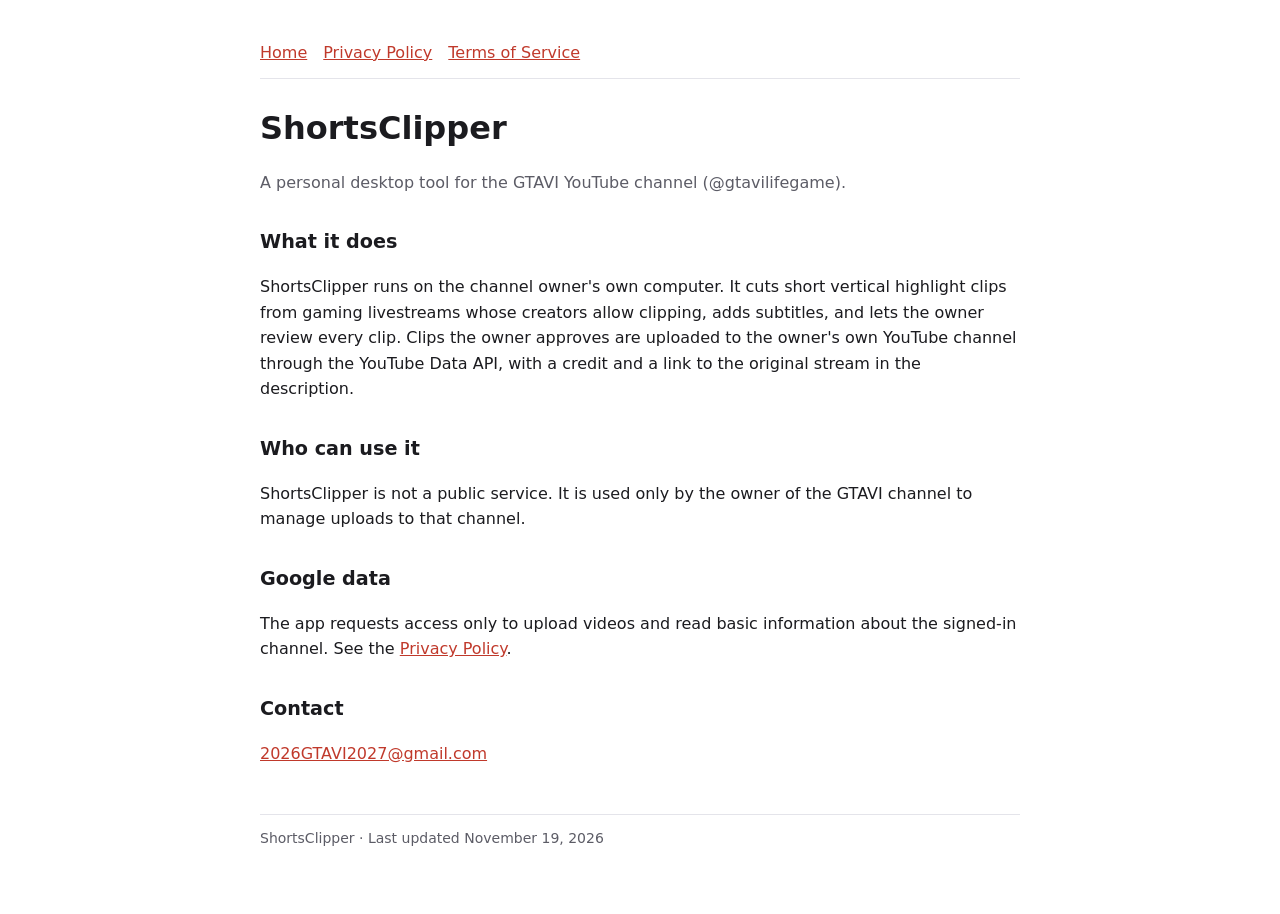
==== index.html @ c45f2de5 "ShortsClipper homepage, privacy policy, terms Co-Authored-By: Claude Opus 5.5 <noreply@anthropic.com" ====
<!doctype html><html lang="en"><head><meta charset="utf-8"><meta name="viewport" content="width=device-width,initial-scale=1">
<title>ShortsClipper</title><link rel="stylesheet" href="style.css"></head><body><main>
<nav><a href="./">Home</a><a href="privacy.html">Privacy Policy</a><a href="terms.html">Terms of Service</a></nav>
<h1>ShortsClipper</h1>
<p class="mut">A personal desktop tool for the GTAVI YouTube channel (@gtavilifegame).</p>
<h2>What it does</h2>
<p>ShortsClipper runs on the channel owner's own computer. It cuts short vertical highlight clips from gaming livestreams
whose creators allow clipping, adds subtitles, and lets the owner review every clip. Clips the owner approves are uploaded to the owner's own YouTube channel
through the YouTube Data API, with a credit and a link to the original stream in the description.</p>
<h2>Who can use it</h2>
<p>ShortsClipper is not a public service. It is used only by the owner of the GTAVI channel to manage uploads to that channel.</p>
<h2>Google data</h2>
<p>The app requests access only to upload videos and read basic information about the signed-in channel. See the <a href="privacy.html">Privacy Policy</a>.</p>
<h2>Contact</h2>
<p><a href="mailto:2026GTAVI2027@gmail.com">2026GTAVI2027@gmail.com</a></p>
<footer>ShortsClipper · Last updated November 19, 2026</footer>
</main></body></html>
---- style.css ----
:root{--bg:#fff;--fg:#1b1b1f;--mut:#5c5c66;--acc:#c0392b;--line:#e4e4ea}
@media (prefers-color-scheme:dark){:root{--bg:#121214;--fg:#ececf1;--mut:#a0a0ab;--acc:#ff6b5b;--line:#2a2a30}}
body{margin:0;background:var(--bg);color:var(--fg);font:16px/1.6 system-ui,-apple-system,Segoe UI,Roboto,sans-serif}
main{max-width:760px;margin:0 auto;padding:40px 16px 64px}
h1{font-size:2rem;margin:0 0 4px}h2{font-size:1.2rem;margin:32px 0 8px}
.mut{color:var(--mut)}a{color:var(--acc)}
nav{display:flex;gap:16px;border-bottom:1px solid var(--line);padding-bottom:12px;margin-bottom:24px}
footer{margin-top:48px;border-top:1px solid var(--line);padding-top:12px;color:var(--mut);font-size:14px}
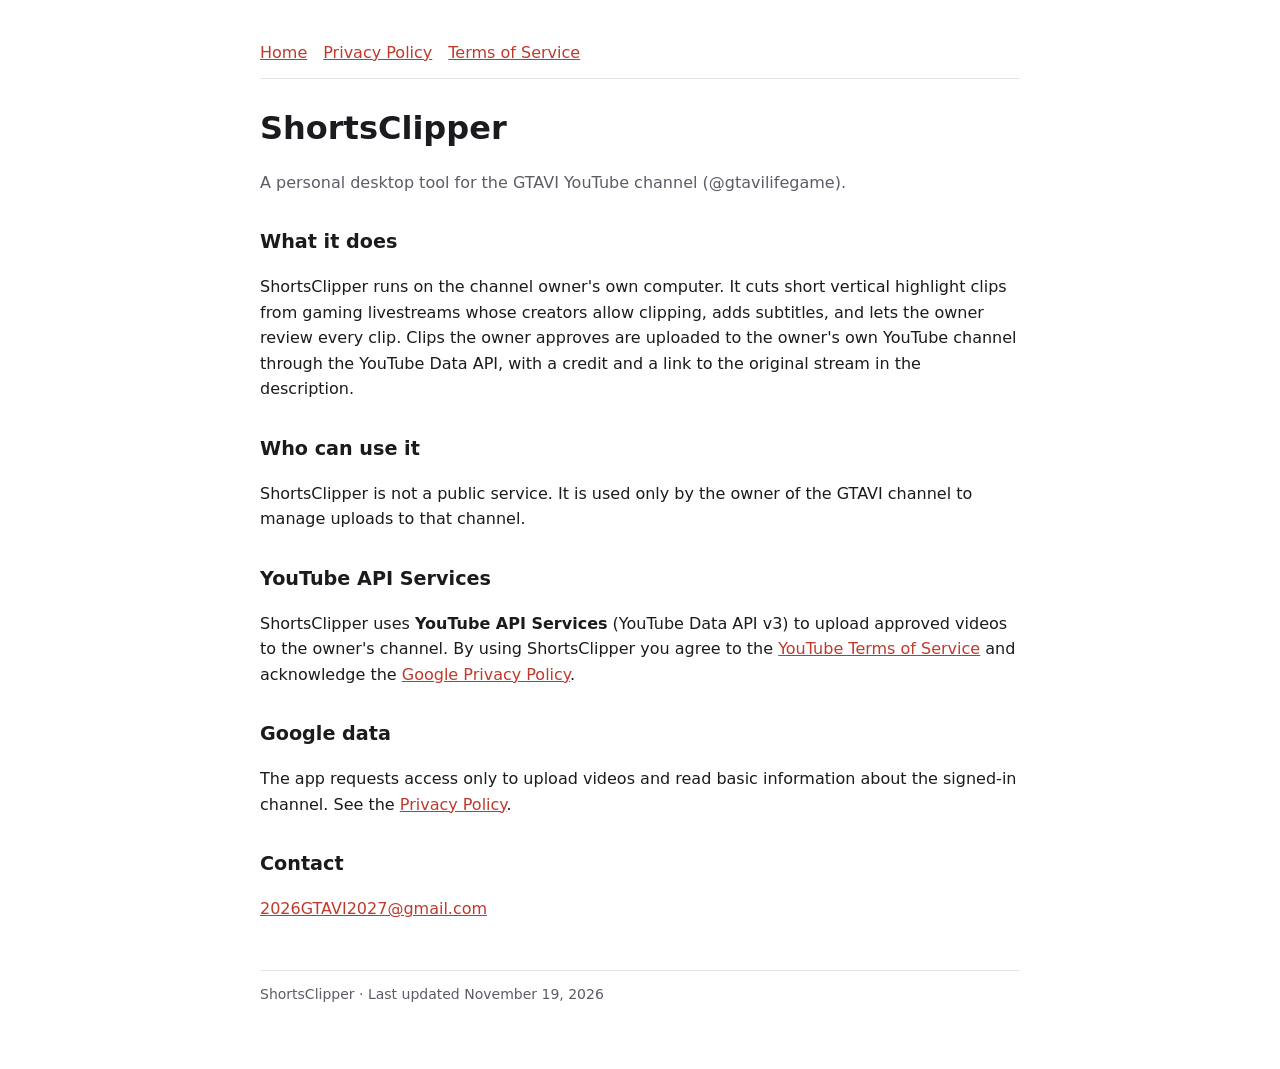
==== commit b819bf50: "Homepage: YouTube API Services notice Co-Authored-By: Claude Opus 5.5 <noreply@anthropic.com>" ====
--- a/index.html
+++ b/index.html
@@ -9,6 +9,10 @@
 through the YouTube Data API, with a credit and a link to the original stream in the description.</p>
 <h2>Who can use it</h2>
 <p>ShortsClipper is not a public service. It is used only by the owner of the GTAVI channel to manage uploads to that channel.</p>
+<h2>YouTube API Services</h2>
+<p>ShortsClipper uses <b>YouTube API Services</b> (YouTube Data API v3) to upload approved videos to the owner's channel.
+By using ShortsClipper you agree to the <a href="https://www.youtube.com/t/terms">YouTube Terms of Service</a>
+and acknowledge the <a href="https://policies.google.com/privacy">Google Privacy Policy</a>.</p>
 <h2>Google data</h2>
 <p>The app requests access only to upload videos and read basic information about the signed-in channel. See the <a href="privacy.html">Privacy Policy</a>.</p>
 <h2>Contact</h2>
